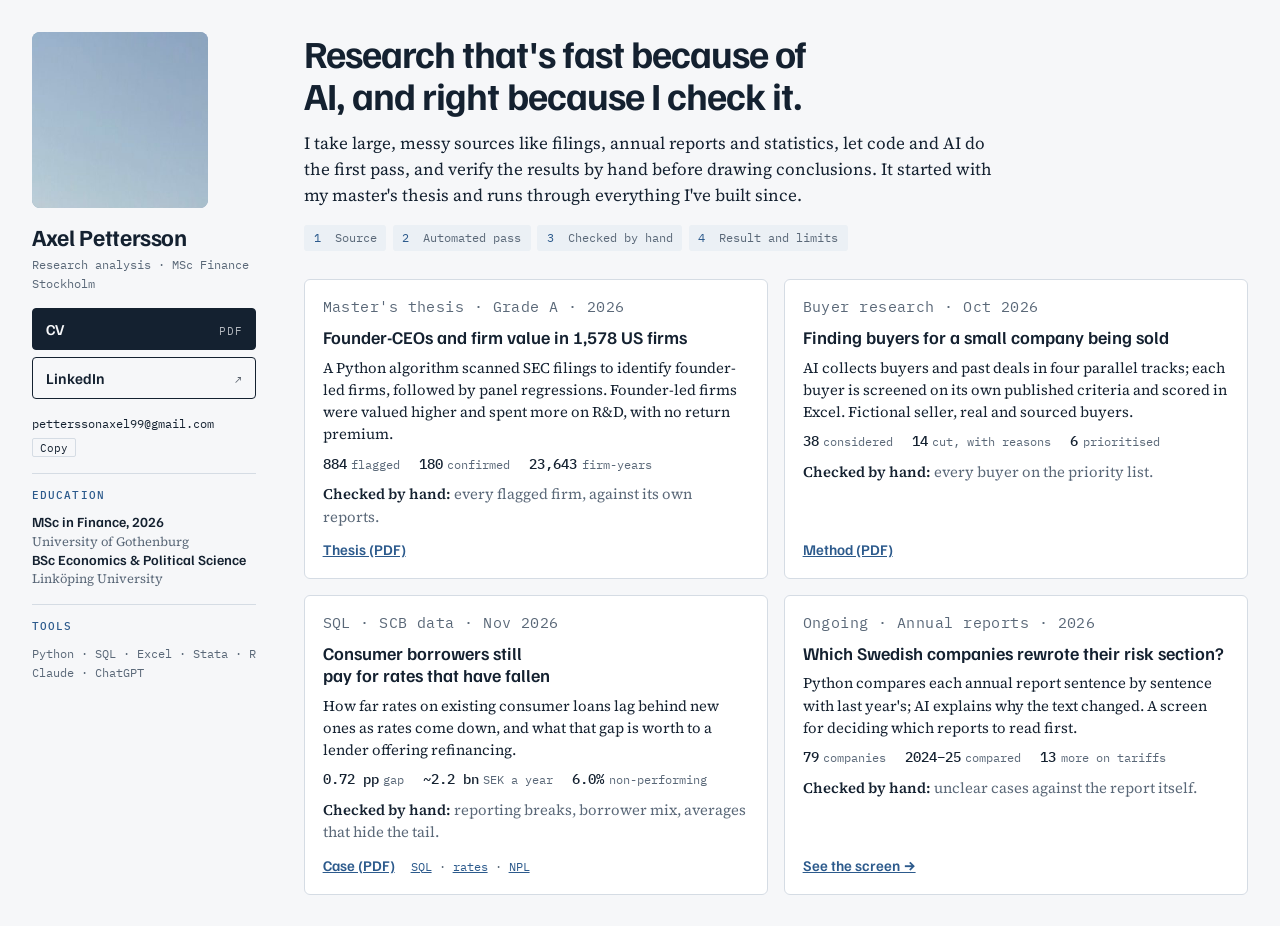
==== index.html @ 85ae5d7a "Redesign as one-page research profile Co-Authored-By: Claude Opus 5.5 <noreply@anthropic.com> Claude" ====
<!doctype html>
<html lang="en">
<head>
<meta charset="utf-8">
<meta name="viewport" content="width=device-width, initial-scale=1">
<title>Axel Pettersson</title>
<meta name="description" content="Axel Pettersson. MSc in Finance. AI-assisted research, checked by hand.">
<meta name="robots" content="noindex">
<meta property="og:title" content="Axel Pettersson">
<meta property="og:description" content="MSc in Finance. AI-assisted research, checked by hand.">
<meta property="og:image" content="photo.jpg">
<link rel="preconnect" href="https://fonts.googleapis.com">
<link rel="preconnect" href="https://fonts.gstatic.com" crossorigin>
<link rel="stylesheet" href="https://fonts.googleapis.com/css2?family=Familjen+Grotesk:wght@500;600;700&family=IBM+Plex+Mono:wght@400;500&family=Source+Serif+4:opsz,wght@8..60,400;8..60,600&display=swap">
<style>
:root {
  --bg: #F6F7F9;
  --card: #FFFFFF;
  --ink: #142130;
  --muted: #5A6878;
  --rule: #D5DCE4;
  --accent: #2C5A8C;
  --soft: #EBF0F5;
  --display: "Familjen Grotesk", "Avenir Next", "Segoe UI", Helvetica, Arial, sans-serif;
  --body: "Source Serif 4", Georgia, "Times New Roman", serif;
  --mono: "IBM Plex Mono", ui-monospace, Menlo, Consolas, monospace;
}
@media (prefers-color-scheme: dark) {
  :root:not([data-theme="light"]) {
    --bg: #0E151D; --card: #141D27; --ink: #E5EAF0; --muted: #9AA8B8;
    --rule: #2A3644; --accent: #9DC3EA; --soft: #1A2531;
    color-scheme: dark;
  }
}
:root[data-theme="dark"] {
  --bg: #0E151D; --card: #141D27; --ink: #E5EAF0; --muted: #9AA8B8;
  --rule: #2A3644; --accent: #9DC3EA; --soft: #1A2531;
  color-scheme: dark;
}

html { -webkit-text-size-adjust: 100%; }
* { box-sizing: border-box; }
body {
  margin: 0;
  background: var(--bg);
  color: var(--ink);
  font-family: var(--body);
  font-size: 1rem;
  line-height: 1.55;
  -webkit-font-smoothing: antialiased;
}
p, h1, h2, h3, ul, ol { margin: 0; }
ul, ol { padding: 0; list-style: none; }
a { color: var(--accent); }
a:focus-visible, button:focus-visible { outline: 2px solid var(--accent); outline-offset: 2px; }

/* One landscape page: sidebar left, content right */
.page {
  max-width: 78rem;
  margin: 0 auto;
  min-height: 100vh;
  padding: clamp(1.25rem, 3.5vh, 2.5rem) 16px;
  display: grid;
  grid-template-columns: 14rem minmax(0, 1fr);
  gap: 3rem;
  align-items: start;
}

/* Sidebar */
.side { display: flex; flex-direction: column; gap: 1rem; }
.photo {
  position: relative;
  width: 100%;
  max-width: 11rem;
  aspect-ratio: 1;
  overflow: hidden;
  border-radius: 8px;
  background: #8FA6C2;
}
/* Crops the wide sunrise photo to head and shoulders */
.photo img {
  position: absolute;
  width: 363.6%;
  max-width: none;
  left: -72.7%;
  top: -118.2%;
}
.who h1 {
  font-family: var(--display);
  font-weight: 700;
  font-size: 1.45rem;
  line-height: 1.15;
  letter-spacing: -0.015em;
}
.who p { font-family: var(--mono); font-size: 0.78rem; color: var(--muted); margin-top: 0.3rem; line-height: 1.5; }
.links { display: flex; flex-direction: column; gap: 0.45rem; }
.btn {
  display: flex;
  justify-content: space-between;
  align-items: baseline;
  gap: 0.5rem;
  font-family: var(--display);
  font-weight: 600;
  font-size: 0.95rem;
  color: var(--ink);
  text-decoration: none;
  border: 1px solid var(--ink);
  border-radius: 4px;
  padding: 0.5rem 0.8rem;
}
.btn small { font-family: var(--mono); font-weight: 400; font-size: 0.6875rem; letter-spacing: 0.06em; opacity: 0.7; }
.btn.primary { background: var(--ink); color: var(--bg); }
.btn:hover { border-color: var(--accent); }
.btn.primary:hover { background: var(--accent); border-color: var(--accent); }
.mail { display: flex; flex-wrap: wrap; align-items: center; gap: 0.3rem 0.5rem; font-family: var(--mono); font-size: 0.75rem; }
.mail .addr { user-select: all; overflow-wrap: anywhere; }
.copy {
  font-family: var(--mono); font-size: 0.68rem; color: var(--ink);
  background: transparent; border: 1px solid var(--rule); border-radius: 2px;
  padding: 0.1rem 0.45rem; cursor: pointer;
}
.copy:hover { border-color: var(--accent); }
.block { border-top: 1px solid var(--rule); padding-top: 0.8rem; display: flex; flex-direction: column; gap: 0.55rem; }
.block h2 { font-family: var(--mono); font-size: 0.68rem; font-weight: 500; letter-spacing: 0.1em; text-transform: uppercase; color: var(--accent); }
.edu li { font-size: 0.875rem; line-height: 1.35; }
.edu strong { font-family: var(--display); font-weight: 600; display: block; }
.edu span { color: var(--muted); font-size: 0.8rem; }
.tools { font-family: var(--mono); font-size: 0.75rem; color: var(--muted); line-height: 1.6; }

/* Main */
main { display: flex; flex-direction: column; gap: 1.75rem; min-width: 0; }
.lead h2 {
  font-family: var(--display);
  font-weight: 700;
  font-size: clamp(1.8rem, 3.2vw, 2.4rem);
  line-height: 1.1;
  letter-spacing: -0.025em;
  text-wrap: balance;
  max-width: 22em;
}
.lead p { margin-top: 0.85rem; max-width: 44rem; font-size: 1.0625rem; }
.method {
  margin-top: 1rem;
  display: flex;
  flex-wrap: wrap;
  gap: 0.4rem;
  font-family: var(--mono);
  font-size: 0.75rem;
  color: var(--muted);
  counter-reset: s;
}
.method li { counter-increment: s; background: var(--soft); border-radius: 3px; padding: 0.25rem 0.6rem; }
.method li::before { content: counter(s) "  "; color: var(--accent); white-space: pre; }

/* Work: 2 × 2 grid */
.cases { display: grid; grid-template-columns: repeat(2, minmax(0, 1fr)); gap: 1rem; }
.case {
  background: var(--card);
  border: 1px solid var(--rule);
  border-radius: 6px;
  padding: 1rem 1.1rem 1.05rem;
  display: flex;
  flex-direction: column;
  gap: 0.5rem;
}
.kicker { font-family: var(--mono); font-size: 0.7rem; color: var(--muted); letter-spacing: 0.03em; }
.case h3 { font-family: var(--display); font-weight: 600; font-size: 1.12rem; line-height: 1.25; text-wrap: balance; }
.case > p { font-size: 0.925rem; line-height: 1.5; }
.nums { display: flex; flex-wrap: wrap; gap: 0.25rem 1.2rem; font-family: var(--mono); font-size: 0.74rem; color: var(--muted); }
.nums b { font-weight: 500; font-size: 0.88rem; color: var(--ink); font-variant-numeric: tabular-nums; margin-right: 0.3em; }
.check { font-size: 0.86rem; color: var(--muted); }
.check strong { color: var(--ink); font-weight: 600; }
.go { margin-top: auto; padding-top: 0.15rem; font-family: var(--display); font-weight: 600; font-size: 0.925rem; display: flex; flex-wrap: wrap; gap: 0.2rem 1rem; align-items: baseline; }
.go .files { font-family: var(--mono); font-weight: 400; font-size: 0.72rem; color: var(--muted); }

/* Narrow screens: stack, sidebar becomes a compact header */
@media (max-width: 60rem) {
  .cases { grid-template-columns: minmax(0, 1fr); }
}
@media (max-width: 48rem) {
  .page { grid-template-columns: minmax(0, 1fr); gap: 2rem; min-height: 0; }
  .side { display: grid; grid-template-columns: 5.5rem minmax(0, 1fr); gap: 0.9rem 1rem; align-items: center; }
  .photo { max-width: 5.5rem; }
  .links { grid-column: 1 / -1; flex-direction: row; flex-wrap: wrap; }
  .links .btn { flex: 1 1 8rem; }
  .mail { grid-column: 1 / -1; }
  .side .block { display: none; }
  .mobile-only { display: flex !important; }
}
.mobile-only { display: none !important; }
</style>
</head>
<body>
<div class="page">

  <aside class="side">
    <div class="photo">
      <img src="photo.jpg" width="1600" height="1200" alt="Axel Pettersson">
    </div>
    <div class="who">
      <h1>Axel Pettersson</h1>
      <p>Research analysis · MSc Finance<br>Stockholm</p>
    </div>
    <div class="links">
      <a class="btn primary" href="Axel_Pettersson_CV.pdf" target="_blank" rel="noopener">CV <small>PDF</small></a>
      <a class="btn" href="https://www.linkedin.com/in/axel-pettersson-1aa21127b" target="_blank" rel="noopener">LinkedIn <small>↗</small></a>
    </div>
    <div class="mail">
      <span class="addr" id="email">petterssonaxel99@gmail.com</span>
      <button type="button" class="copy" id="copy-email">Copy</button>
    </div>
    <div class="block">
      <h2>Education</h2>
      <ul class="edu">
        <li><strong>MSc in Finance, 2026</strong><span>University of Gothenburg</span></li>
        <li><strong>BSc Economics &amp; Political Science</strong><span>Linköping University</span></li>
      </ul>
    </div>
    <div class="block">
      <h2>Tools</h2>
      <p class="tools">Python · SQL · Excel · Stata · R<br>Claude · ChatGPT</p>
    </div>
  </aside>

  <main>

    <section class="lead">
      <h2>Research that's fast because of AI, and right because I check it.</h2>
      <p>I take large, messy sources like filings, annual reports and statistics, let code and AI do the first pass, and verify the results by hand before drawing conclusions. It started with my master's thesis and runs through everything I've built since.</p>
      <ol class="method" aria-label="How I work">
        <li>Source</li>
        <li>Automated pass</li>
        <li>Checked by hand</li>
        <li>Result and limits</li>
      </ol>
    </section>

    <section class="cases" aria-label="Work">

      <article class="case">
        <p class="kicker">Master's thesis · Grade A · 2026</p>
        <h3>Founder-CEOs and firm value in 1,578 US firms</h3>
        <p>A Python algorithm scanned SEC filings to identify founder-led firms, followed by panel regressions. Founder-led firms were valued higher and spent more on R&amp;D, with no return premium.</p>
        <ul class="nums">
          <li><b>884</b>flagged</li>
          <li><b>180</b>confirmed</li>
          <li><b>23,643</b>firm-years</li>
        </ul>
        <p class="check"><strong>Checked by hand:</strong> every flagged firm, against its own reports.</p>
        <div class="go"><a href="Axel_Pettersson_Master_Thesis.pdf" target="_blank" rel="noopener">Thesis (PDF)</a></div>
      </article>

      <article class="case">
        <p class="kicker">Buyer research · Oct 2026</p>
        <h3>Finding buyers for a small company being sold</h3>
        <p>AI collects buyers and past deals in four parallel tracks; each buyer is screened on its own published criteria and scored in Excel. Fictional seller, real and sourced buyers.</p>
        <ul class="nums">
          <li><b>38</b>considered</li>
          <li><b>14</b>cut, with reasons</li>
          <li><b>6</b>prioritised</li>
        </ul>
        <p class="check"><strong>Checked by hand:</strong> every buyer on the priority list.</p>
        <div class="go"><a href="Axel_Pettersson_Buyer_Research_Method.pdf" target="_blank" rel="noopener">Method (PDF)</a></div>
      </article>

      <article class="case">
        <p class="kicker">SQL · SCB data · Nov 2026</p>
        <h3>Consumer borrowers still pay for rates that have fallen</h3>
        <p>How far rates on existing consumer loans lag behind new ones as rates come down, and what that gap is worth to a lender offering refinancing.</p>
        <ul class="nums">
          <li><b>0.72 pp</b>gap</li>
          <li><b>~2.2 bn</b>SEK a year</li>
          <li><b>6.0%</b>non-performing</li>
        </ul>
        <p class="check"><strong>Checked by hand:</strong> reporting breaks, borrower mix, averages that hide the tail.</p>
        <div class="go">
          <a href="axel-pettersson-consumer-loan-repricing.pdf" target="_blank" rel="noopener">Case (PDF)</a>
          <span class="files"><a href="analysis.sql" target="_blank" rel="noopener">SQL</a> · <a href="scb_household_lending_rates.csv" download>rates</a> · <a href="scb_household_loans_npl.csv" download>NPL</a></span>
        </div>
      </article>

      <article class="case">
        <p class="kicker">Ongoing · Annual reports · 2026</p>
        <h3>Which Swedish companies rewrote their risk section?</h3>
        <p>Python compares each annual report sentence by sentence with last year's; AI explains why the text changed. A screen for deciding which reports to read first.</p>
        <ul class="nums">
          <li><b>79</b>companies</li>
          <li><b>2024–25</b>compared</li>
          <li><b>13</b>more on tariffs</li>
        </ul>
        <p class="check"><strong>Checked by hand:</strong> unclear cases against the report itself.</p>
        <div class="go"><a href="andringsskarmen/">See the screen →</a></div>
      </article>

    </section>

  </main>
</div>

<script>
(function () {
  var btn = document.getElementById('copy-email');
  var addr = document.getElementById('email');
  function selectAddr() {
    try {
      var r = document.createRange(); r.selectNodeContents(addr);
      var s = window.getSelection(); s.removeAllRanges(); s.addRange(r);
    } catch (e) {}
  }
  btn.addEventListener('click', function () {
    var done = function () { btn.textContent = 'Copied'; setTimeout(function () { btn.textContent = 'Copy'; }, 1800); };
    try { navigator.clipboard.writeText(addr.textContent).then(done, selectAddr); } catch (e) { selectAddr(); }
  });
})();
</script>
</body>
</html>
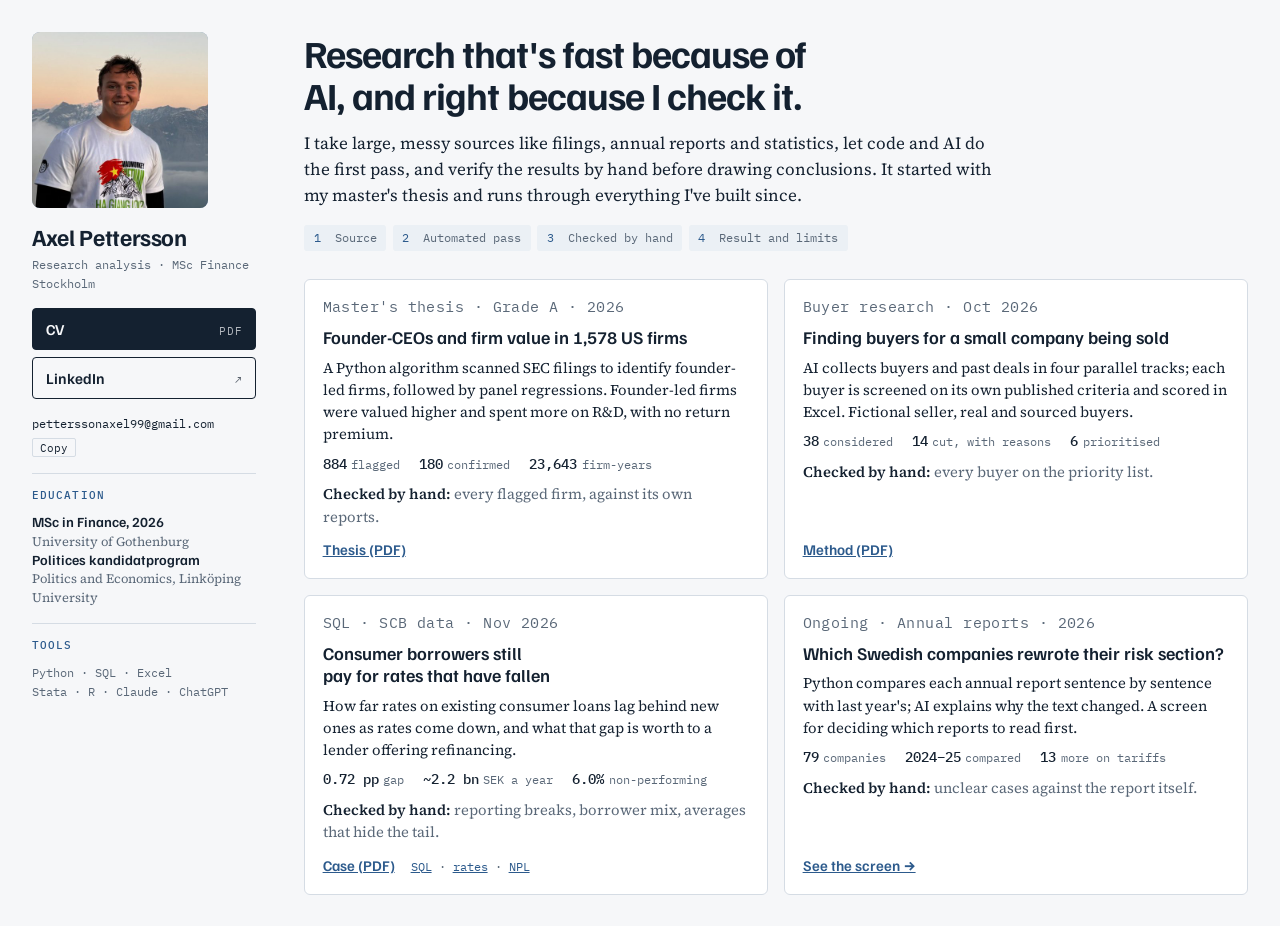
==== commit 98c1d07b: "Fix photo crop and bachelor's degree name Co-Authored-By: Claude Opus 5.5 <noreply@anthropic.com> Cl" ====
--- a/index.html
+++ b/index.html
@@ -81,9 +81,10 @@
 .photo img {
   position: absolute;
   width: 363.6%;
+  height: auto;
   max-width: none;
   left: -72.7%;
-  top: -118.2%;
+  top: -112%;
 }
 .who h1 {
   font-family: var(--display);
@@ -213,12 +214,12 @@
       <h2>Education</h2>
       <ul class="edu">
         <li><strong>MSc in Finance, 2026</strong><span>University of Gothenburg</span></li>
-        <li><strong>BSc Economics &amp; Political Science</strong><span>Linköping University</span></li>
+        <li><strong>Politices kandidatprogram</strong><span>Politics and Economics, Linköping University</span></li>
       </ul>
     </div>
     <div class="block">
       <h2>Tools</h2>
-      <p class="tools">Python · SQL · Excel · Stata · R<br>Claude · ChatGPT</p>
+      <p class="tools">Python · SQL · Excel<br>Stata · R · Claude · ChatGPT</p>
     </div>
   </aside>
 
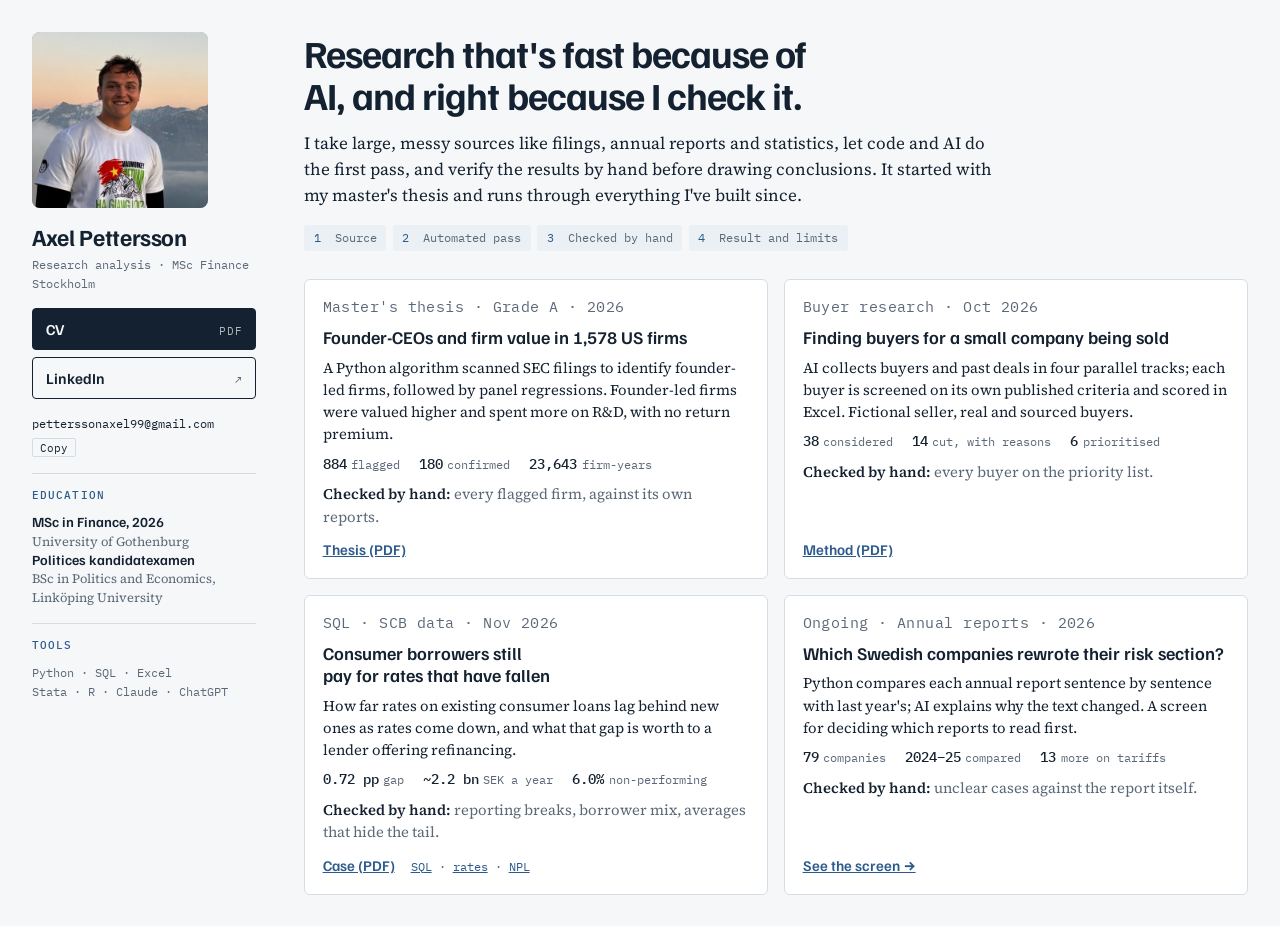
==== commit 054077b6: "Correct bachelor's degree name on CV and site Co-Authored-By: Claude Opus 5.5 <noreply@anthropic.com" ====
--- a/index.html
+++ b/index.html
@@ -214,7 +214,7 @@
       <h2>Education</h2>
       <ul class="edu">
         <li><strong>MSc in Finance, 2026</strong><span>University of Gothenburg</span></li>
-        <li><strong>Politices kandidatprogram</strong><span>Politics and Economics, Linköping University</span></li>
+        <li><strong>Politices kandidatexamen</strong><span>BSc in Politics and Economics, Linköping University</span></li>
       </ul>
     </div>
     <div class="block">
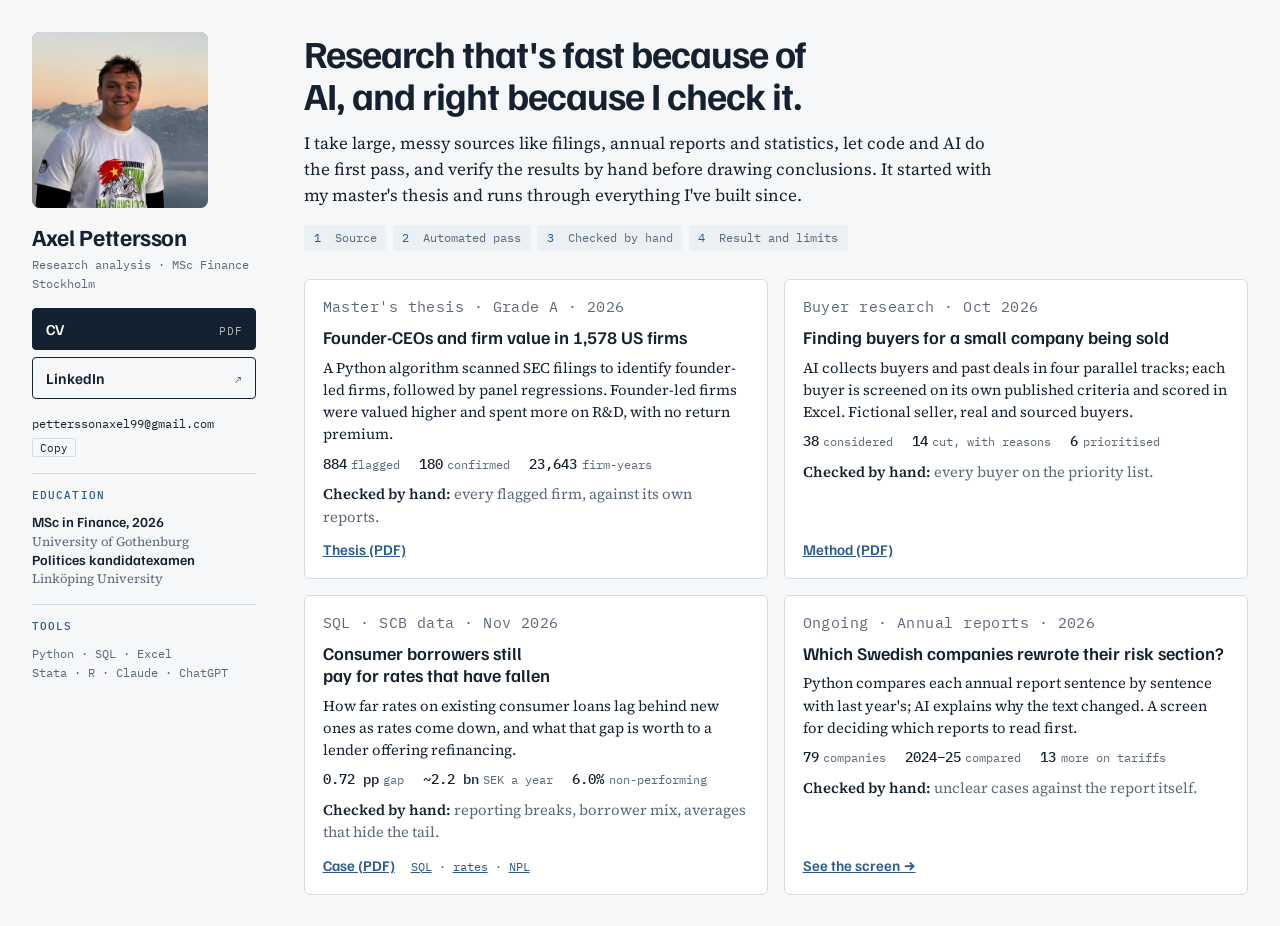
==== commit be714f6d: "Use Politices kandidatexamen only Co-Authored-By: Claude Opus 5.5 <noreply@anthropic.com> Claude-Ses" ====
--- a/index.html
+++ b/index.html
@@ -214,7 +214,7 @@
       <h2>Education</h2>
       <ul class="edu">
         <li><strong>MSc in Finance, 2026</strong><span>University of Gothenburg</span></li>
-        <li><strong>Politices kandidatexamen</strong><span>BSc in Politics and Economics, Linköping University</span></li>
+        <li><strong>Politices kandidatexamen</strong><span>Linköping University</span></li>
       </ul>
     </div>
     <div class="block">
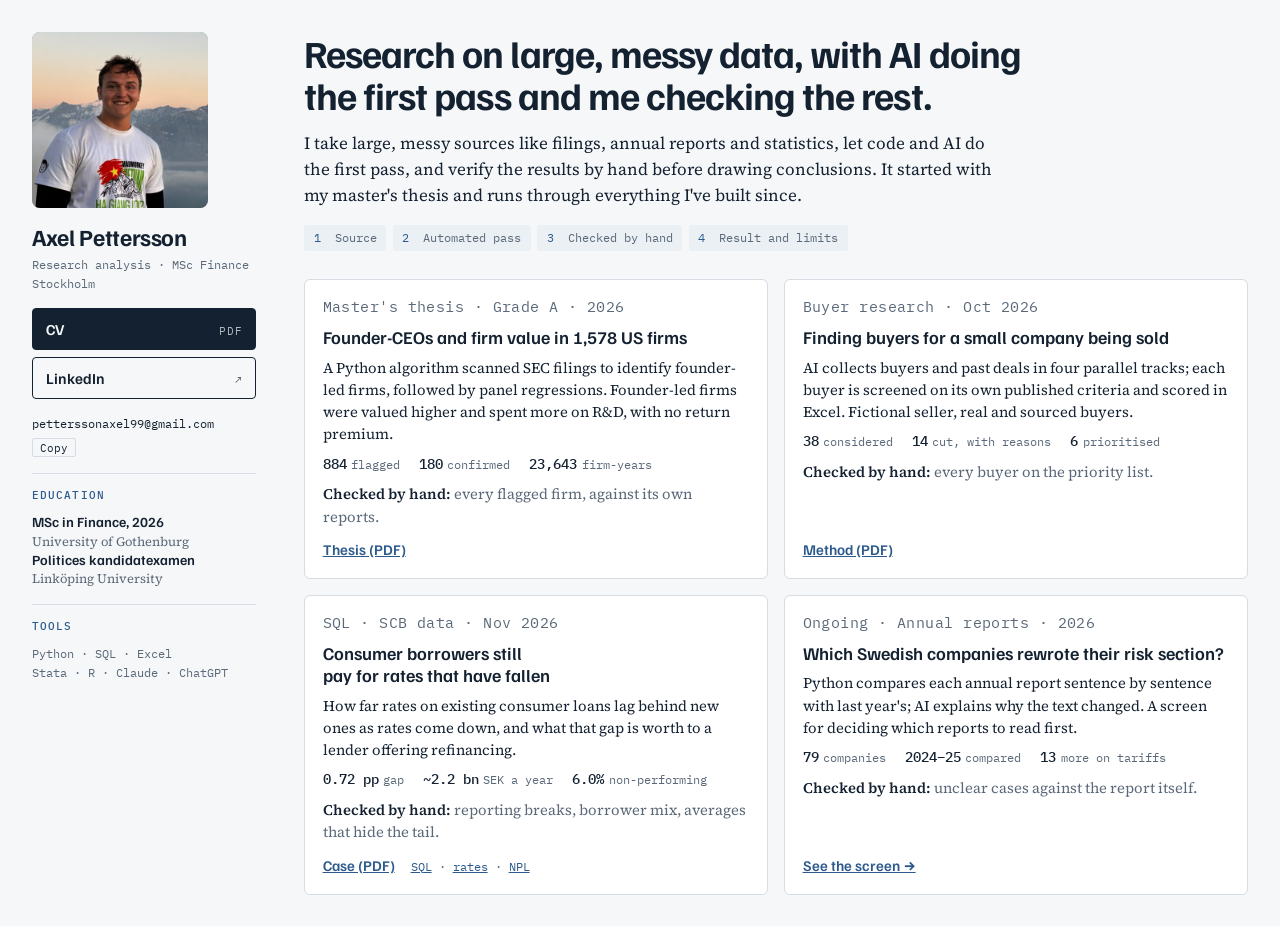
==== commit e7ce0735: "New headline Co-Authored-By: Claude Opus 5.5 <noreply@anthropic.com> Claude-Session: https://claude." ====
--- a/index.html
+++ b/index.html
@@ -226,7 +226,7 @@
   <main>
 
     <section class="lead">
-      <h2>Research that's fast because of AI, and right because I check it.</h2>
+      <h2>Research on large, messy data, with AI doing the first pass and me checking the rest.</h2>
       <p>I take large, messy sources like filings, annual reports and statistics, let code and AI do the first pass, and verify the results by hand before drawing conclusions. It started with my master's thesis and runs through everything I've built since.</p>
       <ol class="method" aria-label="How I work">
         <li>Source</li>
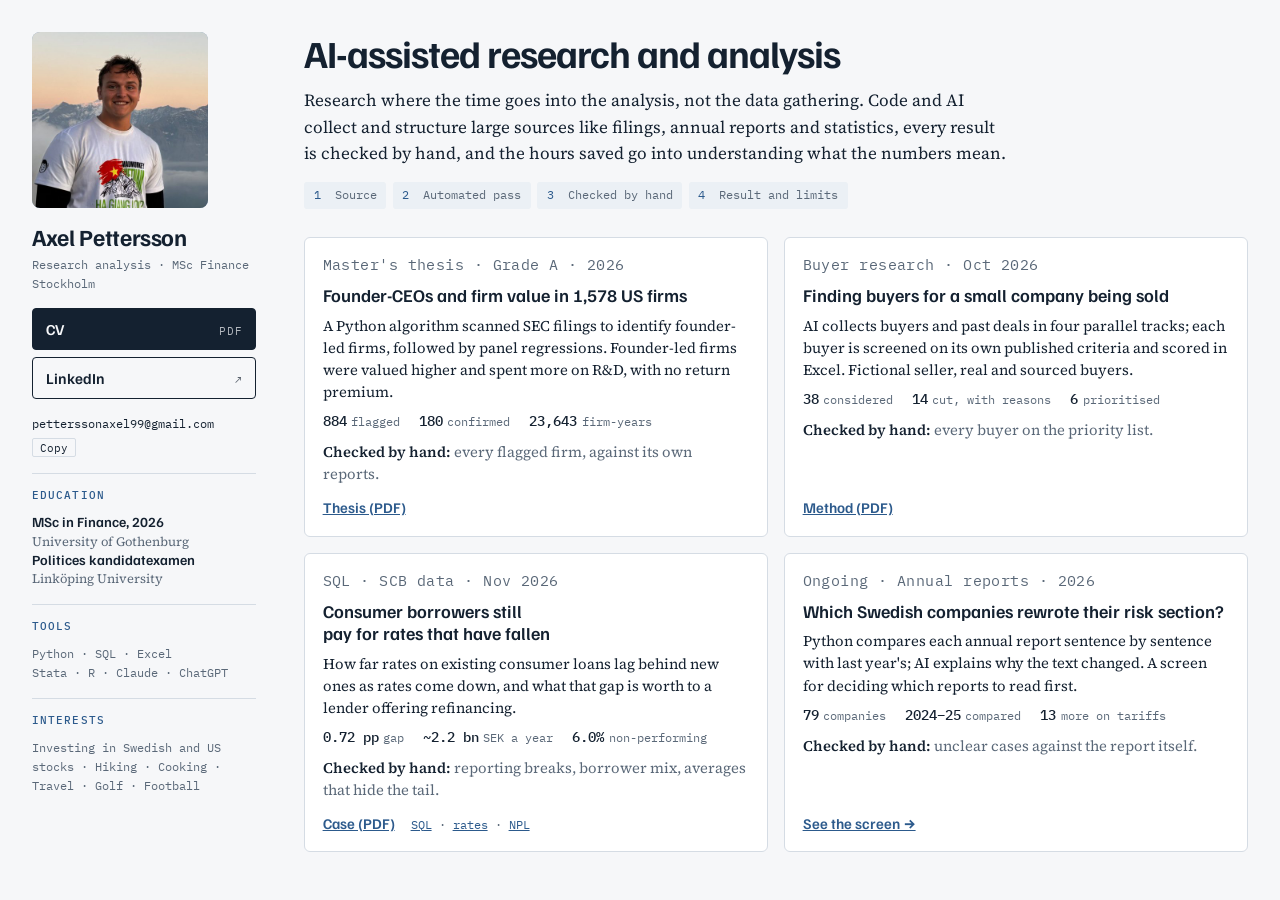
==== commit d52aa6fb: "Calmer headline, add interests Co-Authored-By: Claude Opus 5.5 <noreply@anthropic.com> Claude-Sessio" ====
--- a/index.html
+++ b/index.html
@@ -221,13 +221,17 @@
       <h2>Tools</h2>
       <p class="tools">Python · SQL · Excel<br>Stata · R · Claude · ChatGPT</p>
     </div>
+    <div class="block">
+      <h2>Interests</h2>
+      <p class="tools">Investing in Swedish and US stocks · Hiking · Cooking · Travel · Golf · Football</p>
+    </div>
   </aside>
 
   <main>
 
     <section class="lead">
-      <h2>Research on large, messy data, with AI doing the first pass and me checking the rest.</h2>
-      <p>I take large, messy sources like filings, annual reports and statistics, let code and AI do the first pass, and verify the results by hand before drawing conclusions. It started with my master's thesis and runs through everything I've built since.</p>
+      <h2>AI-assisted research and analysis</h2>
+      <p>Research where the time goes into the analysis, not the data gathering. Code and AI collect and structure large sources like filings, annual reports and statistics, every result is checked by hand, and the hours saved go into understanding what the numbers mean.</p>
       <ol class="method" aria-label="How I work">
         <li>Source</li>
         <li>Automated pass</li>
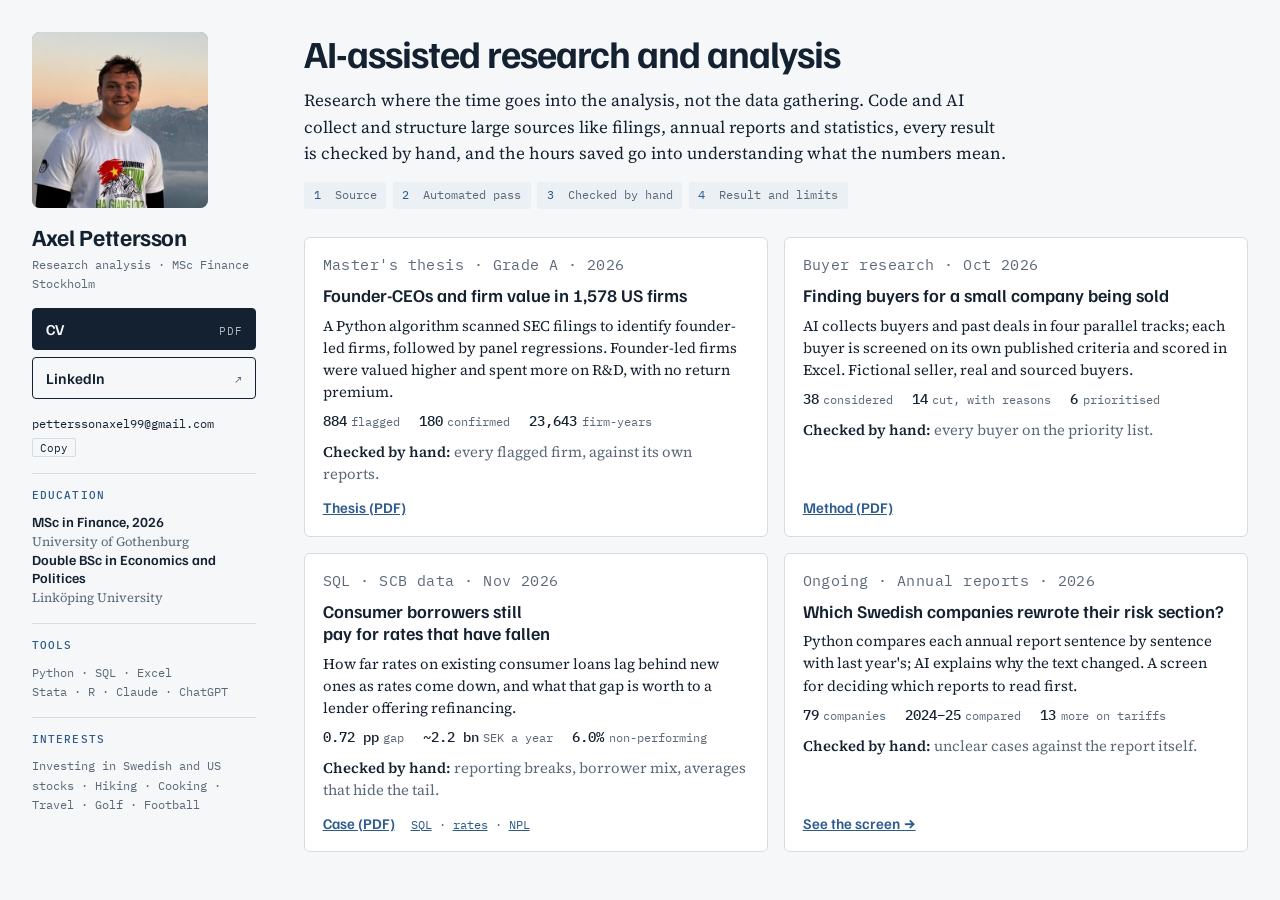
==== commit 435ccfa8: "Degree name: Double BSc in Economics and Politices Co-Authored-By: Claude Opus 5.5 <noreply@anthropi" ====
--- a/index.html
+++ b/index.html
@@ -214,7 +214,7 @@
       <h2>Education</h2>
       <ul class="edu">
         <li><strong>MSc in Finance, 2026</strong><span>University of Gothenburg</span></li>
-        <li><strong>Politices kandidatexamen</strong><span>Linköping University</span></li>
+        <li><strong>Double BSc in Economics and Politices</strong><span>Linköping University</span></li>
       </ul>
     </div>
     <div class="block">
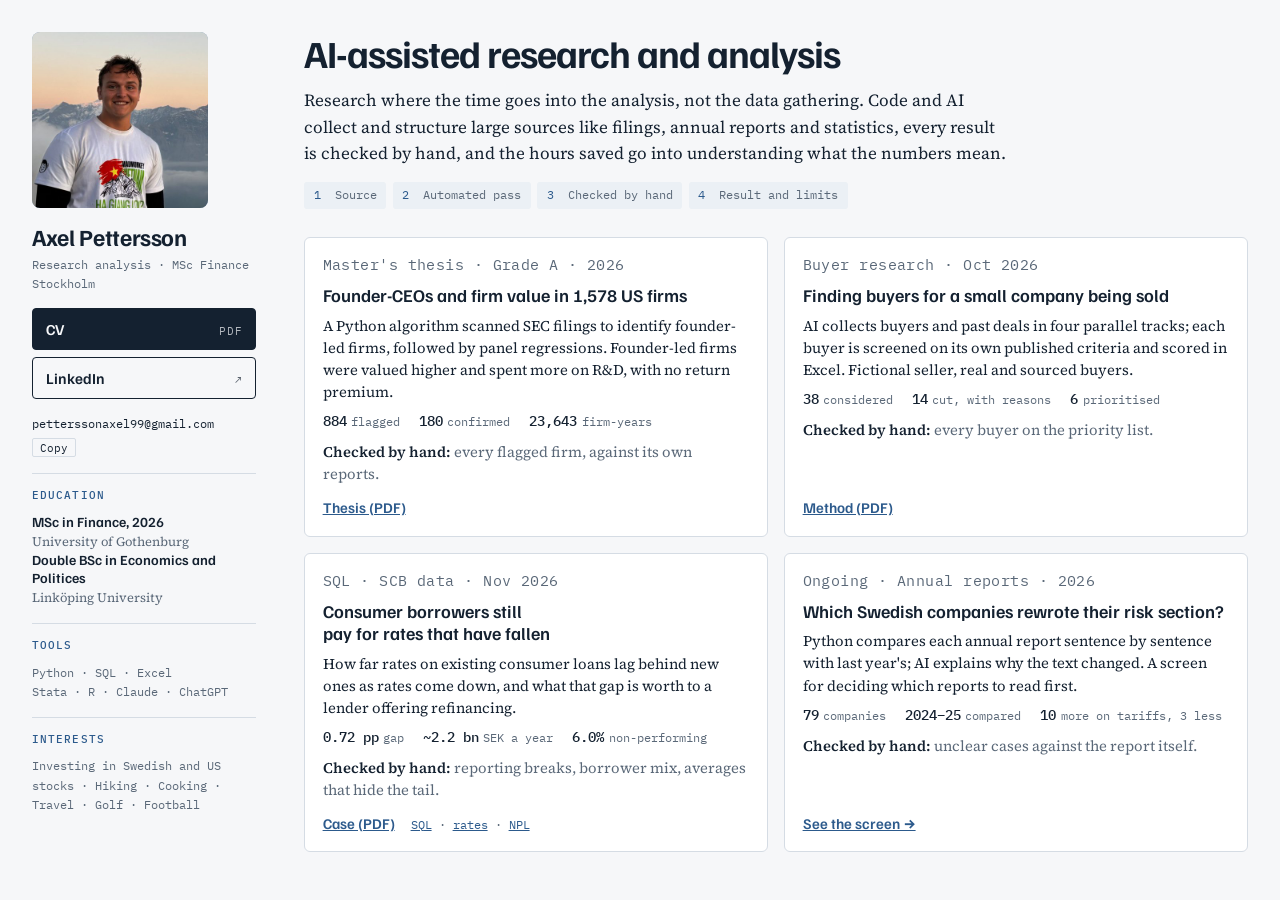
==== commit 98206dc5: "Fix tariff count to match the change screen (10 more, 3 less) Co-Authored-By: Claude Opus 5.5 <norep" ====
--- a/index.html
+++ b/index.html
@@ -291,7 +291,7 @@
         <ul class="nums">
           <li><b>79</b>companies</li>
           <li><b>2024–25</b>compared</li>
-          <li><b>13</b>more on tariffs</li>
+          <li><b>10</b>more on tariffs, 3 less</li>
         </ul>
         <p class="check"><strong>Checked by hand:</strong> unclear cases against the report itself.</p>
         <div class="go"><a href="andringsskarmen/">See the screen →</a></div>
